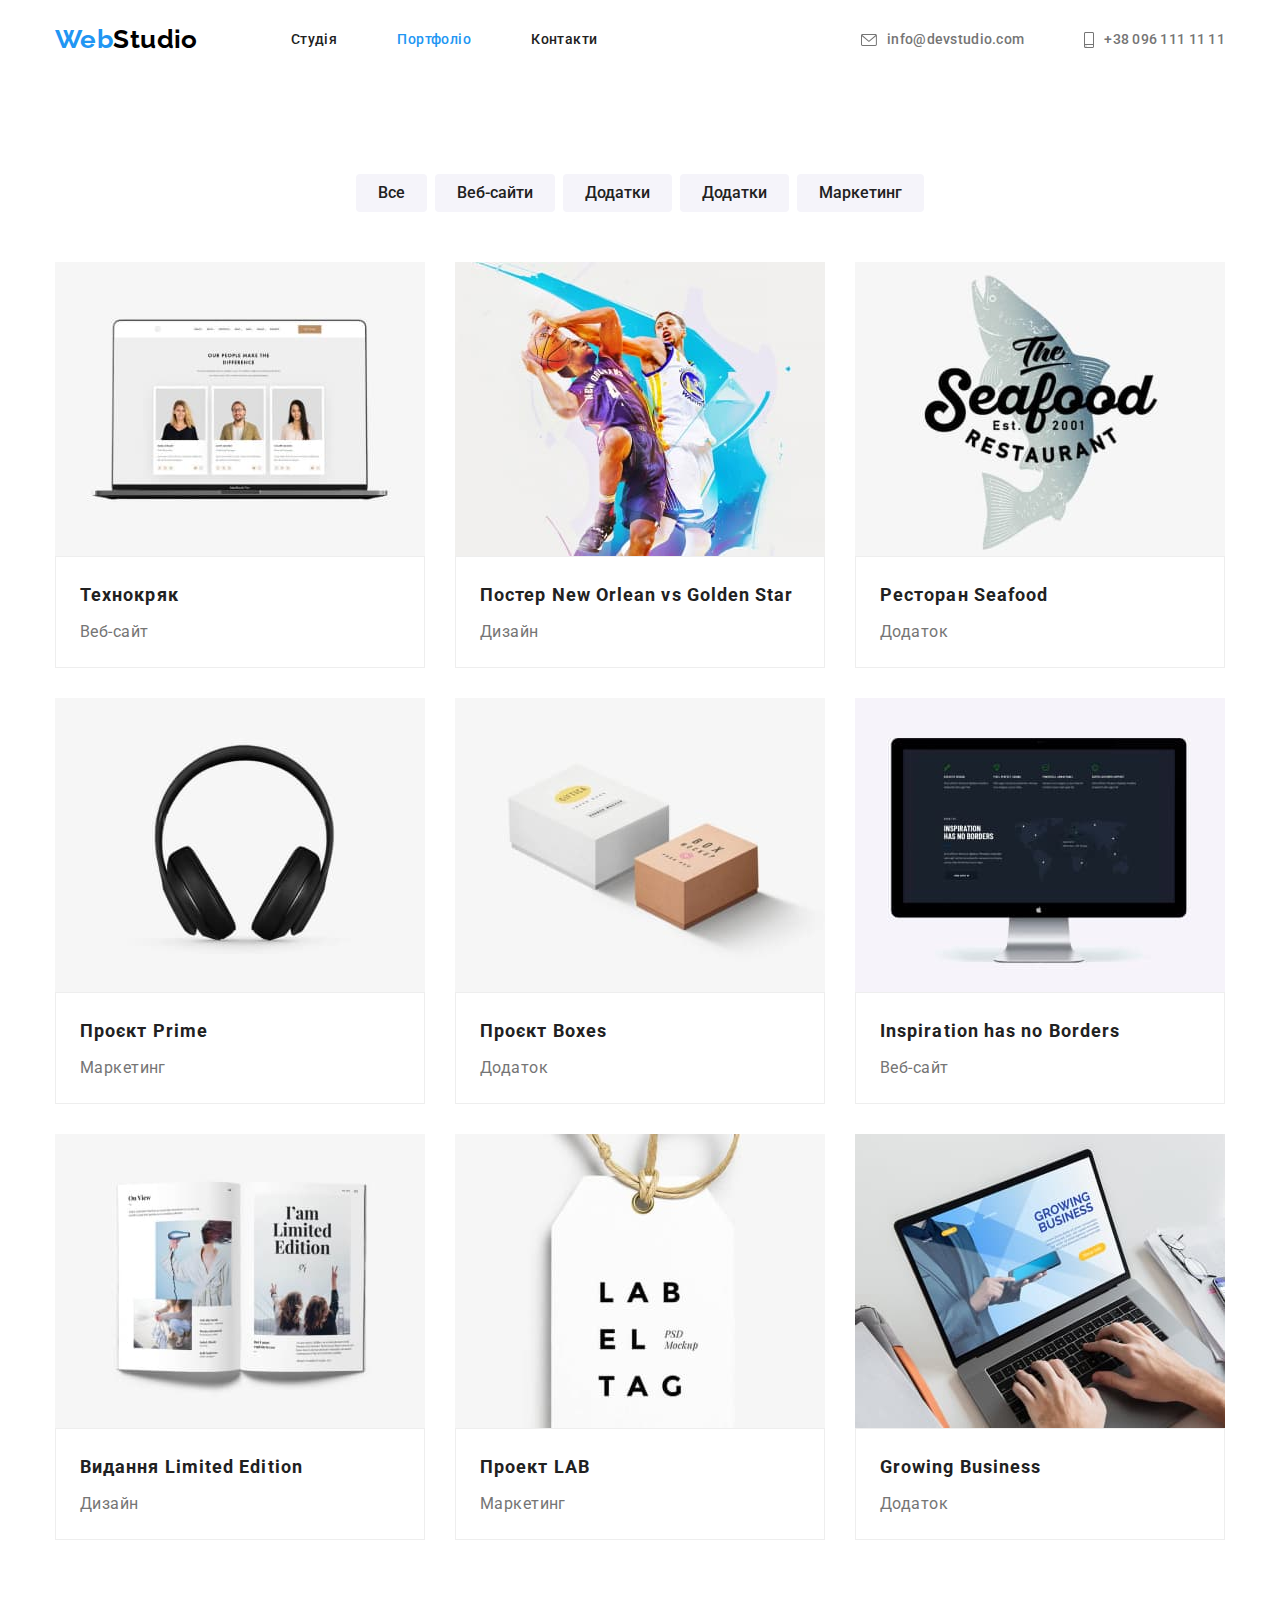
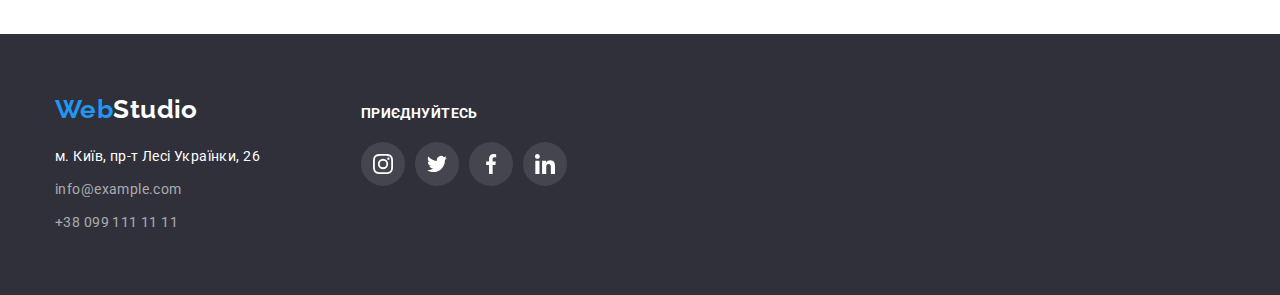
==== portfolio.html @ 6b5a1ef3 "task4" ====
<!DOCTYPE html>
<html lang="uk">
  <head>
    <meta charset="UTF-8" />
    <meta http-equiv="X-UA-Compatible" content="IE=edge" />
    <meta name="viewport" content="width=device-width, initial-scale=1.0" />
    <link
      href="https://fonts.googleapis.com/css2?family=Raleway:wght@700&family=Roboto:wght@400;500;700;900&display=swap"
      rel="stylesheet"
    />
    <link
      rel="stylesheet"
      href="https://cdnjs.cloudflare.com/ajax/libs/modern-normalize/1.1.0/modern-normalize.min.css"
    />
    <link rel="stylesheet" href="./css/styles.css" />
    <title>Студія</title>
  </head>
  <body>
    <!-- Header -->

    <header class="page-header">
      <div class="container header">
        <a href="./index.html" class="logo"
          >Web<span class="word-header">Studio</span></a
        >
        <nav>
          <ul class="site-nav">
            <li class="item">
              <a href="./index.html" class="link"> Студія </a>
            </li>
            <li class="item">
              <a href="./portfolio.html" class="link currently">Портфоліо</a>
            </li>
            <li class="item"><a href="#" class="link">Контакти</a></li>
          </ul>
        </nav>
        <ul class="data">
          <li class="item">
            <a href="mailto:info@devstudio.com" class="data-link link">
              <svg class="icon-letter" width="16" height="12">
                <use href="./images/icons.svg#icon-letter"></use>
              </svg>
              info@devstudio.com
            </a>
          </li>
          <li class="item">
            <a href="tel:+380961111111" class="data-link link">
              <svg class="icon-phone" width="10" height="16">
                <use href="./images/icons.svg#icon-phone"></use>
              </svg>
              +38 096 111 11 11
            </a>
          </li>
        </ul>
      </div>
    </header>

    <!-- Mein-->
    <main>
      <section class="all-padding">
        <div class="container">
          <h1 class="visually-hidden">Наші роботи</h1>
          <ul class="btn-nav">
            <li class="btn-list">
              <button type="button" class="button">Все</button>
            </li>
            <li class="btn-list">
              <button type="button" class="button">Веб-сайти</button>
            </li>
            <li class="btn-list">
              <button type="button" class="button">Додатки</button>
            </li>
            <li class="btn-list">
              <button type="button" class="button">Додатки</button>
            </li>
            <li class="btn-list">
              <button type="button" class="button">Маркетинг</button>
            </li>
          </ul>
          <ul class="products">
            <li class="products-list">
              <a href="">
                <img
                  src="./images/img-project-1.jpg"
                  alt="Екран ноутбуку"
                  width="370"
                  height="295"
                />
                <div class="heading">
                  <h2 class="title-list">Технокряк</h2>
                  <p class="title">Веб-сайт</p>
                </div>
              </a>
            </li>
            <li class="products-list">
              <a href="">
                <img
                  src="./images/img-project-2.jpg"
                  alt="Два баскетболісти"
                  width="370"
                  height="295"
                />
                <div class="heading">
                  <h2 class="title-list">
                    Постер <span lang="en">New Orlean vs Golden Star</span>
                  </h2>
                  <p class="title">Дизайн</p>
                </div>
              </a>
            </li>
            <li class="products-list">
              <a href="">
                <img
                  src="./images/img-project-3.jpg"
                  alt="Логотип ресторану"
                  width="370"
                  height="295"
                />
                <div class="heading">
                  <h2 class="title-list">
                    Ресторан <span lang="en">Seafood</span>
                  </h2>
                  <p class="title">Додаток</p>
                </div>
              </a>
            </li>
            <li class="products-list">
              <a href="">
                <img
                  src="./images/img-project-4.jpg"
                  alt="Навушники"
                  width="370"
                  height="295"
                />
                <div class="heading">
                  <h2 class="title-list">
                    Проєкт <span lang="en">Prime</span>
                  </h2>
                  <p class="title">Маркетинг</p>
                </div>
              </a>
            </li>
            <li class="products-list">
              <a href="">
                <img
                  src="./images/img-project-5.jpg"
                  alt="Зображення книг"
                  width="370"
                  height="295"
                />
                <div class="heading">
                  <h2 class="title-list">
                    Проєкт <span lang="en">Boxes</span>
                  </h2>
                  <p class="title">Додаток</p>
                </div>
              </a>
            </li>
            <li class="products-list">
              <a href="">
                <img
                  src="./images/img-project-6.jpg"
                  alt="Екран монітору"
                  width="370"
                  height="295"
                />
                <div class="heading">
                  <h2 class="title-list">
                    <span lang="en">Inspiration has no Borders</span>
                  </h2>
                  <p class="title">Веб-сайт</p>
                </div>
              </a>
            </li>
            <li class="products-list">
              <a href="">
                <img
                  src="./images/img-project-7.jpg"
                  alt="Розгорнута книга"
                  width="370"
                  height="295"
                />
                <div class="heading">
                  <h2 class="title-list">
                    Видання <span lang="en"></span>Limited Edition
                  </h2>
                  <p class="title">Дизайн</p>
                </div>
              </a>
            </li>
            <li class="products-list">
              <a href="">
                <img
                  src="./images/img-project-8.jpg"
                  alt="Ярлик лейблу"
                  width="370"
                  height="295"
                />
                <div class="heading">
                  <h2 class="title-list">Проект <span lang="en">LAB</span></h2>
                  <p class="title">Маркетинг</p>
                </div>
              </a>
            </li>
            <li class="products-list">
              <a href="">
                <img
                  src="./images/img-project-9.jpg"
                  alt="Людина друкує на
            ноутбуці"
                  width="370"
                  height="295"
                />
                <div class="heading">
                  <h2 class="title-list">
                    Growing <span lang="en">Business</span>
                  </h2>
                  <p class="title">Додаток</p>
                </div>
              </a>
            </li>
          </ul>
        </div>
      </section>
    </main>
    <!-- footer -->
    <footer class="page-footer">
      <div class="container footer container-flex">
        <div>
          <a href="./index.html" class="logo"
            >Web<span class="word-footer">Studio</span></a
          >
          <address>
            <ul class="footer-adress">
              <li class="adress list">
                <a
                  href="https://goo.gl/maps/qeJtRWm4Bzfb1oUb7"
                  target="_blank"
                  rel="noopener noreferrer nofollow"
                  class="link color"
                  >м. Київ, пр-т Лесі Українки, 26</a
                >
              </li>
              <li class="list">
                <a href="mailto:info@example.com" class="link"
                  >info@example.com</a
                >
              </li>
              <li class="list">
                <a href="tel:+380991111111" class="link">+38 099 111 11 11</a>
              </li>
            </ul>
          </address>
        </div>
        <div class="social">
          <h3 class="social-title">Приєднуйтесь</h3>
          <ul class="social-list">
            <li class="item">
              <a href="" class="social-link">
                <svg class="link-insta" width="20" height="20">
                  <use href="./images/icons.svg#icon-instagram-footer"></use>
                </svg>
              </a>
            </li>
            <li class="item">
              <a href="" class="social-link">
                <svg class="link-twitter" width="20" height="20">
                  <use href="./images/icons.svg#icon-twitter-footer"></use>
                </svg>
              </a>
            </li>
            <li class="item">
              <a href="" class="social-link">
                <svg class="link-facebook" width="20" height="20">
                  <use href="./images/icons.svg#icon-facebook-footer"></use>
                </svg>
              </a>
            </li>
            <li class="item">
              <a href="" class="social-link">
                <svg class="link-linkedin" width="20" height="20">
                  <use href="./images/icons.svg#icon-linkedin-footer"></use>
                </svg>
              </a>
            </li>
          </ul>
        </div>
      </div>
    </footer>
  </body>
</html>
---- css/styles.css ----
:root {
  --main-color: #212121;
  --paragraph-color: #757575;
  --color-accent: #2196f3;
  --main-white-color: #ffffff;
  --bcg-color: #2f303a;
  --primary-text-size: 14px;
  --secondary-text-size: 16px;
  --primary-font: "Roboto", sans-serif;
  --secondary-font: "Raleway", sans-serif;
}

body {
  color: var(--main-color);
  background-color: var(--main-white-color);
  font-family: var(--primary-font);
  font-size: var(--primary-text-size);
  letter-spacing: 0.03em;
}

h1,
h2,
h3,
h4,
h5,
h6,
p {
  margin: 0px;
}

img {
  display: block;
  max-width: 100%;
  height: auto;
}
.adress {
  font-style: normal;
}
.container {
  width: 1200px;
  margin-left: auto;
  margin-right: auto;
  padding-left: 15px;
  padding-right: 15px;
}
ul {
  padding: 0;
  margin: 0;
  list-style: none;
}
.link {
  text-decoration: none;
}
/*-------------- Header-------------- */

.page-header {
  background-color: var(--main-white-color);
}
.page-header .logo,
.page-footer .logo {
  font-family: var(--secondary-font);
  font-weight: 700;
  font-size: 26px;
  line-height: 1.2;
}

.logo {
  margin-right: 93px;

  color: var(--color-accent);
  text-decoration: none;
}
.word-header {
  color: #000000;
}

.site-nav {
  display: flex;
}
.site-nav .item + .item {
  margin-left: 50px;
}

.site-nav .link {
  display: block;
  padding-top: 10px;
  padding-bottom: 10px;

  color: var(--main-color);
  font-weight: 500;
  line-height: 1.1;
  text-decoration: none;
}
.site-nav .link:hover,
.site-nav .link:focus {
  color: var(--color-accent);
}
.site-nav .link.currently {
  color: var(--color-accent);
}

.data {
  display: flex;
  margin-left: auto;
}
.data .item + .item {
  margin-left: 50px;
}
.page-header .header {
  display: flex;
  align-items: center;
}
.data .data-link {
  display: flex;
  align-items: center;
  padding-top: 32px;
  padding-bottom: 32px;

  color: var(--paragraph-color);
  font-weight: 500;
  line-height: 1.1;
  letter-spacing: 0.02em;
}
.data .data-link:hover,
.data .data-link:focus {
  color: var(--color-accent);
}
/* icon */
.data-link {
  fill: #757575;
}
.data .data-link:hover {
  fill: var(--color-accent);
}
.icon-letter,
.icon-phone {
  margin-right: 10px;
}

/*------------------ ГОЛОВНА СТОРІНКА ---------------------*/
/* Body */
.visually-hidden {
  position: absolute;
  white-space: nowrap;
  width: 1px;
  height: 1px;
  overflow: hidden;
  border: 0;
  padding: 0;
  clip: rect(0 0 0 0);
  clip-path: inset(50%);
  margin: -1px;
}

.all-padding,
.clients,
.section {
  padding-top: 94px;
  padding-bottom: 94px;
}
/* -----------------Hero----------------- */

.hero {
  max-width: 1600px;
  height: 600px;
  padding: 200px 0;
  margin: auto;
  background-image: linear-gradient(
      rgba(47, 48, 58, 0.4),
      rgba(47, 48, 58, 0.4)
    ),
    url("../images/hero-fon.jpg");
  background-repeat: no-repeat;
  background-position: center;
  background-size: cover;
  background-color: var(--bcg-color);
  text-align: center;
  outline: 2px solid tomato;
}
.hero-title {
  margin-bottom: 30px;
  margin-right: auto;
  margin-left: auto;
  width: 696px;

  color: var(--main-white-color);
  font-style: normal;
  font-weight: 900;
  font-size: 44px;
  line-height: 1.4;
  letter-spacing: 0.06em;
  text-transform: uppercase;
}

/*---------------- button 1 page------------- */
.button-hero {
  display: inline-block;
  border-radius: 4px;
  padding: 10px 32px;
  min-width: 216px;
  border: none;

  color: var(--main-white-color);
  background-color: #2196f3;

  font-family: inherit;
  font-weight: 700;
  font-size: 16px;
  line-height: 1.9;
  align-items: center;
  text-align: center;
  letter-spacing: 0.06em;

  cursor: pointer;
}
.button:hover .button:focus {
  background-color: #188ce8;
}

/*-------------- Features---------- */

.features-list {
  display: flex;
}
.features-list .content:not(:last-child) {
  margin-right: 30px;
}

.content {
  width: 270px;
}
.features-list .title {
  margin-top: 30px;
  margin-bottom: 10px;

  line-height: 1.1;
  font-size: var(--primary-text-size);
  text-transform: uppercase;
}
.clientes .title {
  color: var(--main-color);
  font-weight: 700;
  line-height: 1.1;
  text-transform: uppercase;
}
.clients .p {
  color: var(--paragraph-color);
  line-height: 1.7;
}
/* icon */
.icon-bcg {
  display: flex;
  justify-content: center;
  align-items: center;
  font-weight: 270px;
  height: 120px;
  background-color: #f5f4fa;
}
/*------------- Our work ----------------*/

.work {
  padding-top: 0;
}
.section-title {
  margin-bottom: 50px;

  color: var(--main-color);
  font-weight: 700;
  font-size: 36px;
  line-height: 1.2;
  text-align: center;
}
.work-list {
  display: flex;
}
.work-list .work-img + .work-img {
  margin-left: 30px;
}

/* ------------Our team---------------- */
.team {
  background-color: #f5f4fa;
}

.section .worker-name {
  margin-bottom: 10px;

  font-weight: 500;
  font-size: 16px;
  line-height: 1.2;
  text-align: center;
}

.section .profesion {
  color: var(--paragraph-color);
  font-size: 16px;
  line-height: 1.2;
  text-align: center;
  margin-bottom: 16px;
}
.team-list {
  display: flex;
}
.team-list .title:not(:last-child) {
  margin-right: 30px;
}
.team-list .item-team {
  padding-top: 30px;
  padding-bottom: 30px;
}

.team-list .title {
  background: #ffffff;
  box-shadow: 0px 1px 3px rgba(0, 0, 0, 0.12), 0px 1px 1px rgba(0, 0, 0, 0.14),
    0px 2px 1px rgba(0, 0, 0, 0.2);
  border-radius: 0px 0px 4px 4px;
}
/* icon */

.socials-worker {
  display: flex;
  justify-content: center;
  gap: 10px;
}
.link-worker {
  width: 44px;
  height: 44px;
}
.link-soc-worker {
  display: flex;
  justify-content: center;
  align-items: center;
  width: 100%;
  height: 100%;
  border-radius: 50%;
  fill: #afb1b8;
  background-color: var(--main-white-color);
}
.link-soc-worker:hover {
  background-color: var(--color-accent);
  fill: var(--main-white-color);
}

/* ------------Our clients---------------- */
.clients-list {
  display: flex;
  gap: 30px;
}
.item-clients {
  width: 170px;
  height: 92px;
}
.link-clients {
  display: flex;
  justify-content: center;
  align-items: center;
  width: 100%;
  height: 100%;
  fill: #afb1b8;
  border: 1px solid #afb1b8;
  border-radius: 3px;
}
.link-clients:hover {
  fill: var(--color-accent);
  border: 1px solid var(--color-accent);
}
/* ----------Footer--------------- */

.page-footer {
  padding-top: 60px;
  padding-bottom: 60px;
  background-color: var(--bcg-color);
}

.word-footer {
  color: var(--main-white-color);
}
.page-footer .logo {
  display: block;
  margin-bottom: 20px;
}

.footer-adress .list:not(:last-child) {
  margin-bottom: 9px;
}

.list .link {
  color: rgba(255, 255, 255, 0.6);
  line-height: 1.7;
  letter-spacing: 0.03em;
  font-style: normal;
}

.footer-adress .color {
  color: var(--main-white-color);
  line-height: 1.7;
}
.link:hover,
.link:focus {
  color: var(--color-accent);
}
/* social */
.container-flex {
  display: flex;
  align-items: baseline;
}

.social-title {
  margin-bottom: 20px;
  font-size: var(--primary-text-size);
  font-weight: 700;
  line-height: 1.14;
  text-transform: uppercase;
  color: var(--main-white-color);
}
.social {
  margin-left: 70px;
}
.social-list {
  display: flex;
}
.item {
  margin-right: 10px;
}
.item:last-child {
  margin-right: 0;
}
.social-link {
  display: flex;
  justify-content: center;
  align-items: center;

  background-color: rgba(255, 255, 255, 0.1);
  width: 44px;
  height: 44px;
  border-radius: 50%;
  cursor: pointer;
}
.social-link:hover {
  background-color: var(--color-accent);
}
/*----------------------- ПОРТФОЛІО------------------------ */

/* ---------------mein---------------- */

.products-list > a {
  text-decoration: none;
}
.types {
  letter-spacing: 0.03em;
}
/* --- */
.btn-nav {
  display: flex;
  justify-content: center;
  margin-bottom: 50px;
}

.btn-nav .btn-list + .btn-list {
  margin-left: 8px;
}

.title-list {
  margin-bottom: 4px;
  color: var(--main-color);
  font-weight: 700;
  font-size: 18px;
  line-height: 2;
  letter-spacing: 0.06em;
}
.products .title {
  color: var(--paragraph-color);
  line-height: 1.88;
  font-size: var(--secondary-text-size);
}

.products {
  display: flex;
  flex-wrap: wrap;
}
.products .products-list {
  width: 370px;
  margin-right: 30px;
  margin-bottom: 30px;
}
.products-list:nth-child(3n) {
  margin-right: 0;
}
.products-list:nth-last-child(-n + 3) {
  margin-bottom: 0px;
}
.heading {
  padding: 20px 24px;
  border: 1px solid #eeeeee;
}
.products-list:hover,
.products-list:focus {
  box-shadow: 0px 1px 1px rgba(0, 0, 0, 0.12), 0px 4px 4px rgba(0, 0, 0, 0.06),
    1px 4px 6px rgba(0, 0, 0, 0.16);
}

/*---------------- button 2 page-------------- */
.btn-nav .button {
  display: inline-block;
  padding: 6px 22px;
  border-radius: 4px;
  border: none;

  font-family: inherit;
  color: var(--main-color);
  background-color: #f5f4fa;
  font-size: var(--secondary-text-size);
  font-weight: 500;
  line-height: 1.62;
  letter-spacing: 0.03;
  text-align: center;
  border: none;
  cursor: pointer;
}

.button:hover,
.button:focus {
  color: var(--main-white-color);
  background-color: var(--color-accent);
  box-shadow: 0px 3px 1px rgba(0, 0, 0, 0.1), 0px 1px 2px rgba(0, 0, 0, 0.08),
    0px 2px 2px rgba(0, 0, 0, 0.12);
}
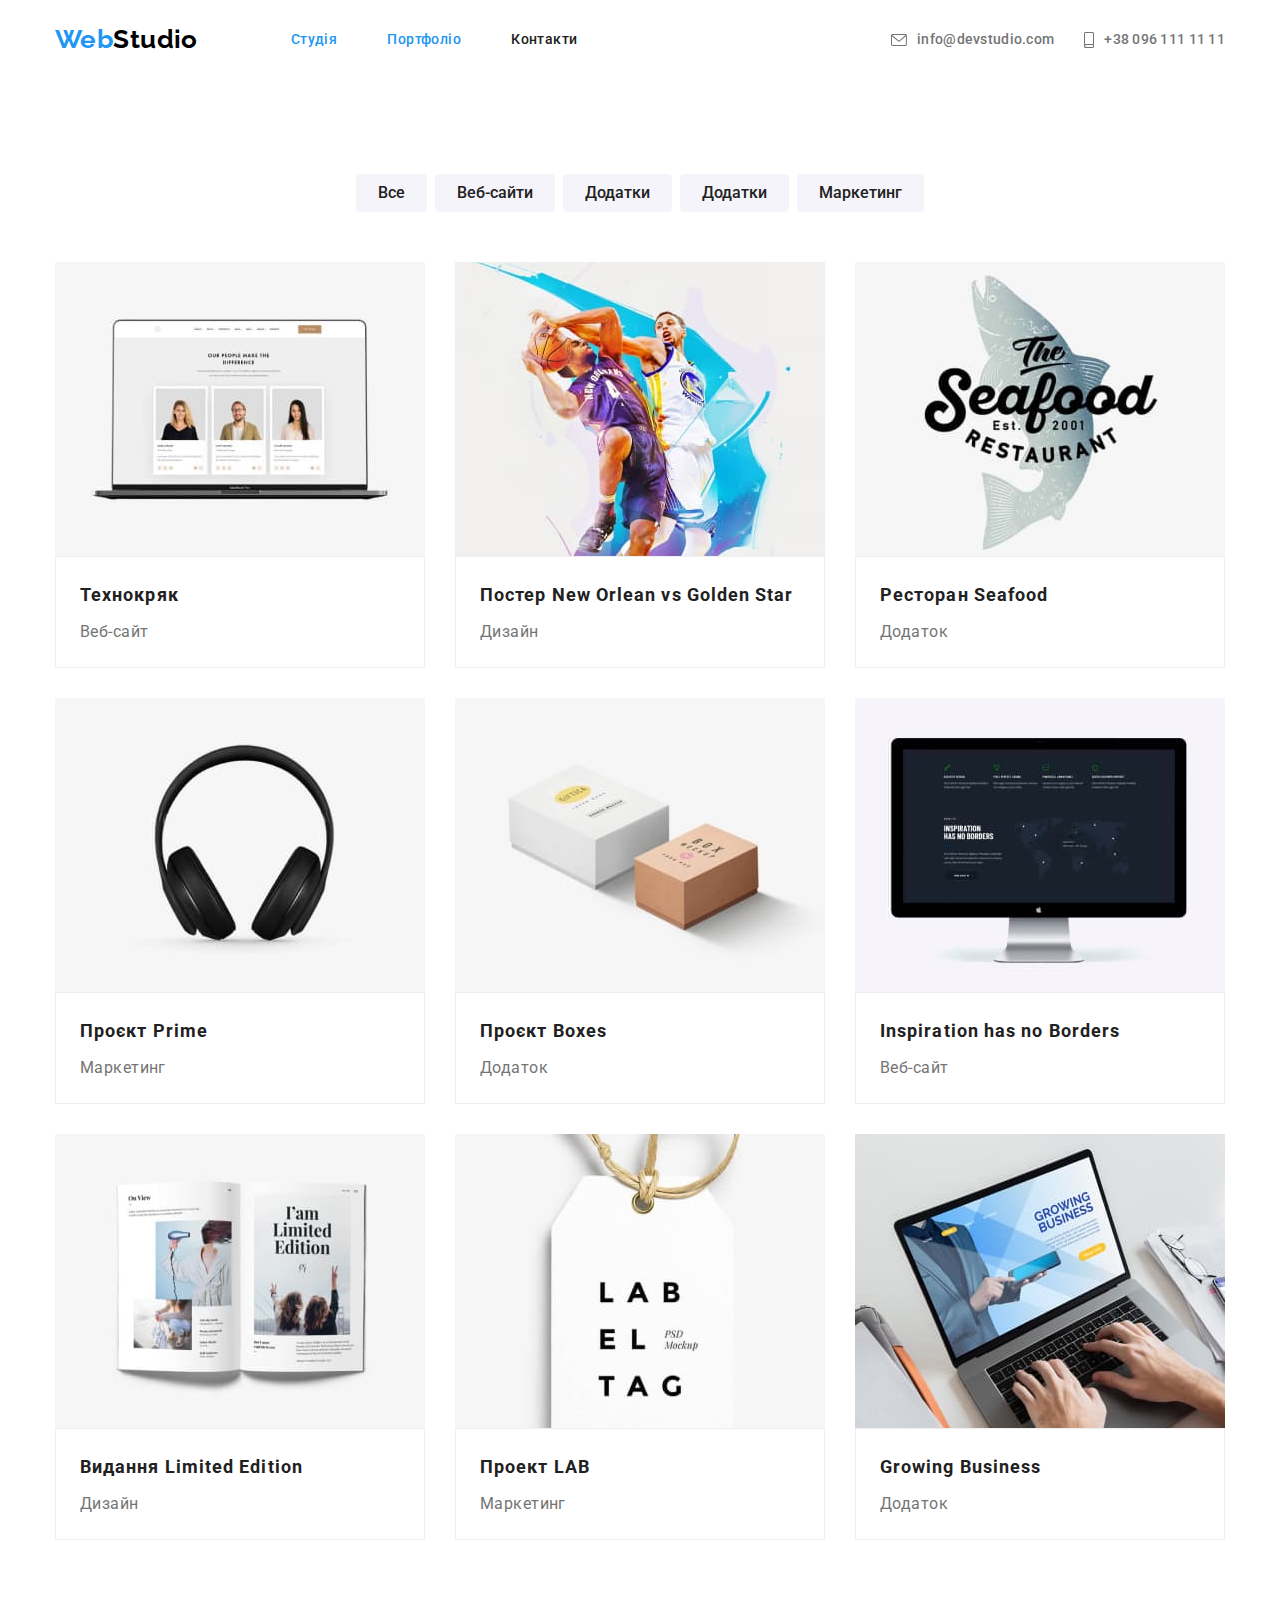
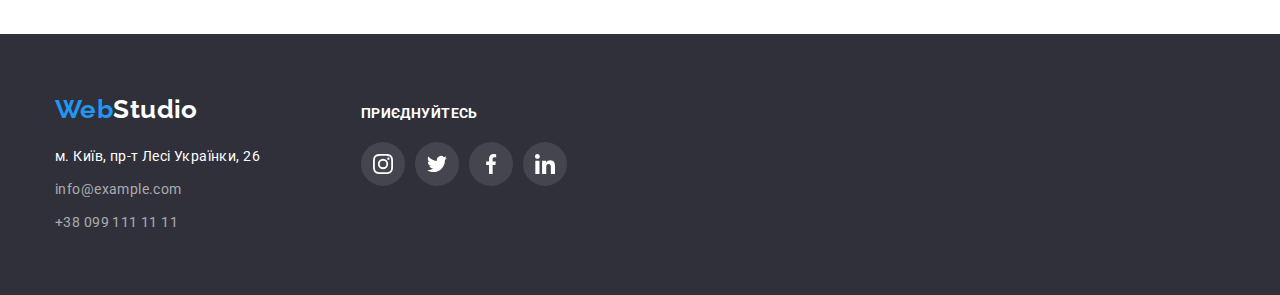
==== commit 7728bfe4: "доопрацювання icon" ====
--- a/portfolio.html
+++ b/portfolio.html
@@ -17,7 +17,6 @@
   </head>
   <body>
     <!-- Header -->
-
     <header class="page-header">
       <div class="container header">
         <a href="./index.html" class="logo"
@@ -26,7 +25,7 @@
         <nav>
           <ul class="site-nav">
             <li class="item">
-              <a href="./index.html" class="link"> Студія </a>
+              <a href="./index.html" class="link currently"> Студія </a>
             </li>
             <li class="item">
               <a href="./portfolio.html" class="link currently">Портфоліо</a>
@@ -54,7 +53,6 @@
         </ul>
       </div>
     </header>
-
     <!-- Mein-->
     <main>
       <section class="all-padding">
@@ -79,7 +77,7 @@
           </ul>
           <ul class="products">
             <li class="products-list">
-              <a href="">
+              <a href="" class="products-link">
                 <img
                   src="./images/img-project-1.jpg"
                   alt="Екран ноутбуку"
@@ -93,7 +91,7 @@
               </a>
             </li>
             <li class="products-list">
-              <a href="">
+              <a href="" class="products-link">
                 <img
                   src="./images/img-project-2.jpg"
                   alt="Два баскетболісти"
@@ -109,7 +107,7 @@
               </a>
             </li>
             <li class="products-list">
-              <a href="">
+              <a href="" class="products-link">
                 <img
                   src="./images/img-project-3.jpg"
                   alt="Логотип ресторану"
@@ -125,7 +123,7 @@
               </a>
             </li>
             <li class="products-list">
-              <a href="">
+              <a href="" class="products-link">
                 <img
                   src="./images/img-project-4.jpg"
                   alt="Навушники"
@@ -141,7 +139,7 @@
               </a>
             </li>
             <li class="products-list">
-              <a href="">
+              <a href="" class="products-link">
                 <img
                   src="./images/img-project-5.jpg"
                   alt="Зображення книг"
@@ -157,7 +155,7 @@
               </a>
             </li>
             <li class="products-list">
-              <a href="">
+              <a href="" class="products-link">
                 <img
                   src="./images/img-project-6.jpg"
                   alt="Екран монітору"
@@ -173,7 +171,7 @@
               </a>
             </li>
             <li class="products-list">
-              <a href="">
+              <a href="" class="products-link">
                 <img
                   src="./images/img-project-7.jpg"
                   alt="Розгорнута книга"
@@ -189,7 +187,7 @@
               </a>
             </li>
             <li class="products-list">
-              <a href="">
+              <a href="" class="products-link">
                 <img
                   src="./images/img-project-8.jpg"
                   alt="Ярлик лейблу"
@@ -203,7 +201,7 @@
               </a>
             </li>
             <li class="products-list">
-              <a href="">
+              <a href="" class="products-link">
                 <img
                   src="./images/img-project-9.jpg"
                   alt="Людина друкує на
@@ -253,30 +251,30 @@
           </address>
         </div>
         <div class="social">
-          <h3 class="social-title">Приєднуйтесь</h3>
+          <p class="social-title">Приєднуйтесь</p>
           <ul class="social-list">
-            <li class="item">
+            <li class="item-footer">
               <a href="" class="social-link">
                 <svg class="link-insta" width="20" height="20">
                   <use href="./images/icons.svg#icon-instagram-footer"></use>
                 </svg>
               </a>
             </li>
-            <li class="item">
+            <li class="item-footer">
               <a href="" class="social-link">
                 <svg class="link-twitter" width="20" height="20">
                   <use href="./images/icons.svg#icon-twitter-footer"></use>
                 </svg>
               </a>
             </li>
-            <li class="item">
+            <li class="item-footer">
               <a href="" class="social-link">
                 <svg class="link-facebook" width="20" height="20">
                   <use href="./images/icons.svg#icon-facebook-footer"></use>
                 </svg>
               </a>
             </li>
-            <li class="item">
+            <li class="item-footer">
               <a href="" class="social-link">
                 <svg class="link-linkedin" width="20" height="20">
                   <use href="./images/icons.svg#icon-linkedin-footer"></use>
--- a/css/styles.css
+++ b/css/styles.css
@@ -104,7 +104,7 @@
   margin-left: auto;
 }
 .data .item + .item {
-  margin-left: 50px;
+  margin-left: 30px;
 }
 .page-header .header {
   display: flex;
@@ -121,19 +121,13 @@
   line-height: 1.1;
   letter-spacing: 0.02em;
 }
-.data .data-link:hover,
-.data .data-link:focus {
-  color: var(--color-accent);
-}
 /* icon */
 .data-link {
   fill: #757575;
 }
-.data .data-link:hover {
-  fill: var(--color-accent);
-}
 .icon-letter,
 .icon-phone {
+  fill: currentColor;
   margin-right: 10px;
 }
 
@@ -333,14 +327,17 @@
   width: 100%;
   height: 100%;
   border-radius: 50%;
-  fill: #afb1b8;
+  color: #afb1b8;
   background-color: var(--main-white-color);
 }
-.link-soc-worker:hover {
+.link-soc-worker:hover,
+.link-soc-worker:focus {
   background-color: var(--color-accent);
-  fill: var(--main-white-color);
-}
-
+  color: var(--main-white-color);
+}
+.link-soc-worker .icon {
+  fill: currentColor;
+}
 /* ------------Our clients---------------- */
 .clients-list {
   display: flex;
@@ -356,13 +353,17 @@
   align-items: center;
   width: 100%;
   height: 100%;
-  fill: #afb1b8;
+  color: #afb1b8;
   border: 1px solid #afb1b8;
   border-radius: 3px;
 }
-.link-clients:hover {
-  fill: var(--color-accent);
+.link-clients:hover,
+.link-clients:focus {
+  color: var(--color-accent);
   border: 1px solid var(--color-accent);
+}
+.link-clients .clients-logo {
+  fill: currentColor;
 }
 /* ----------Footer--------------- */
 
@@ -419,10 +420,10 @@
 .social-list {
   display: flex;
 }
-.item {
+.item-footer {
   margin-right: 10px;
 }
-.item:last-child {
+.item-footer:last-child {
   margin-right: 0;
 }
 .social-link {
@@ -493,8 +494,11 @@
   padding: 20px 24px;
   border: 1px solid #eeeeee;
 }
-.products-list:hover,
-.products-list:focus {
+.products-link {
+  display: block;
+}
+.products-link:hover,
+.products-link:focus {
   box-shadow: 0px 1px 1px rgba(0, 0, 0, 0.12), 0px 4px 4px rgba(0, 0, 0, 0.06),
     1px 4px 6px rgba(0, 0, 0, 0.16);
 }
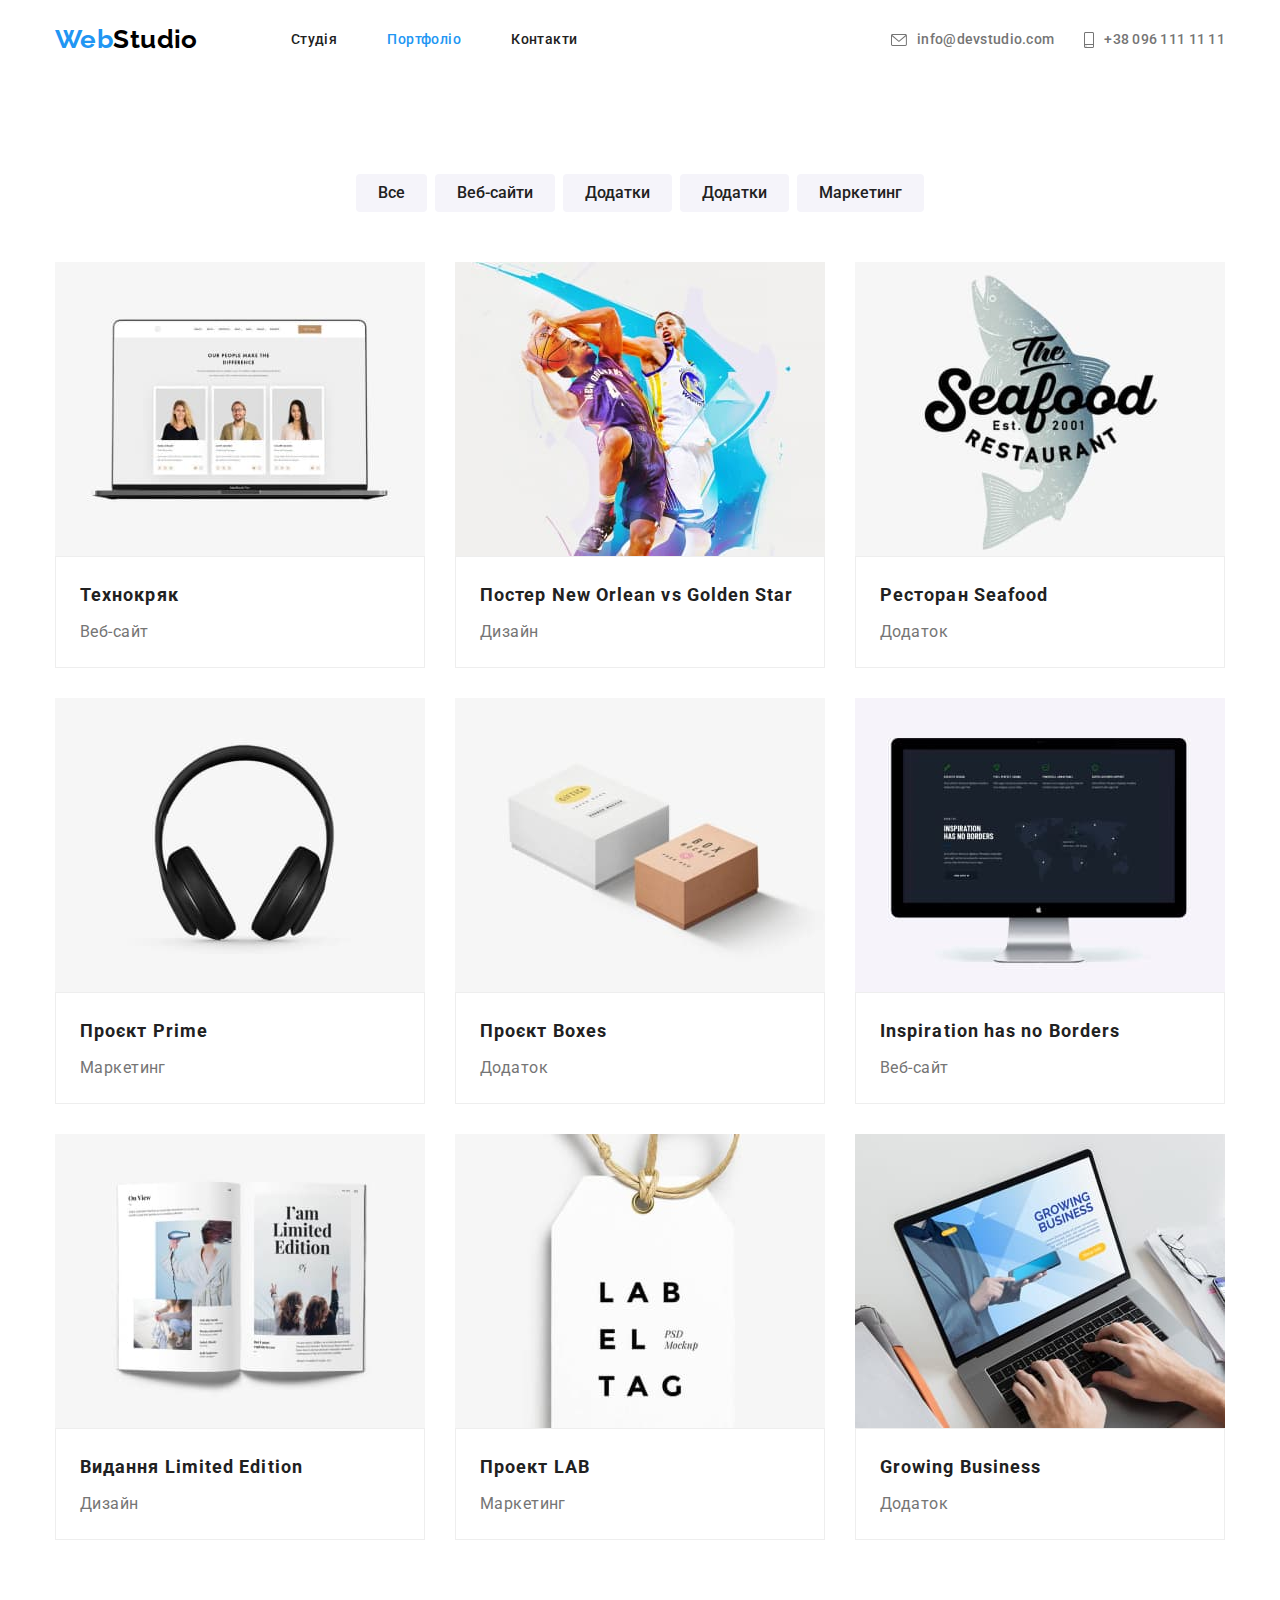
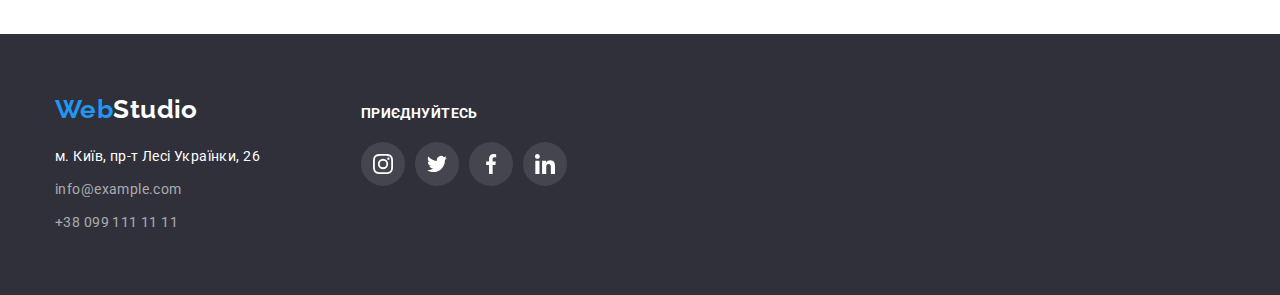
==== commit 77c0f5af: "recent changes" ====
--- a/portfolio.html
+++ b/portfolio.html
@@ -25,7 +25,7 @@
         <nav>
           <ul class="site-nav">
             <li class="item">
-              <a href="./index.html" class="link currently"> Студія </a>
+              <a href="./index.html" class="link"> Студія </a>
             </li>
             <li class="item">
               <a href="./portfolio.html" class="link currently">Портфоліо</a>
